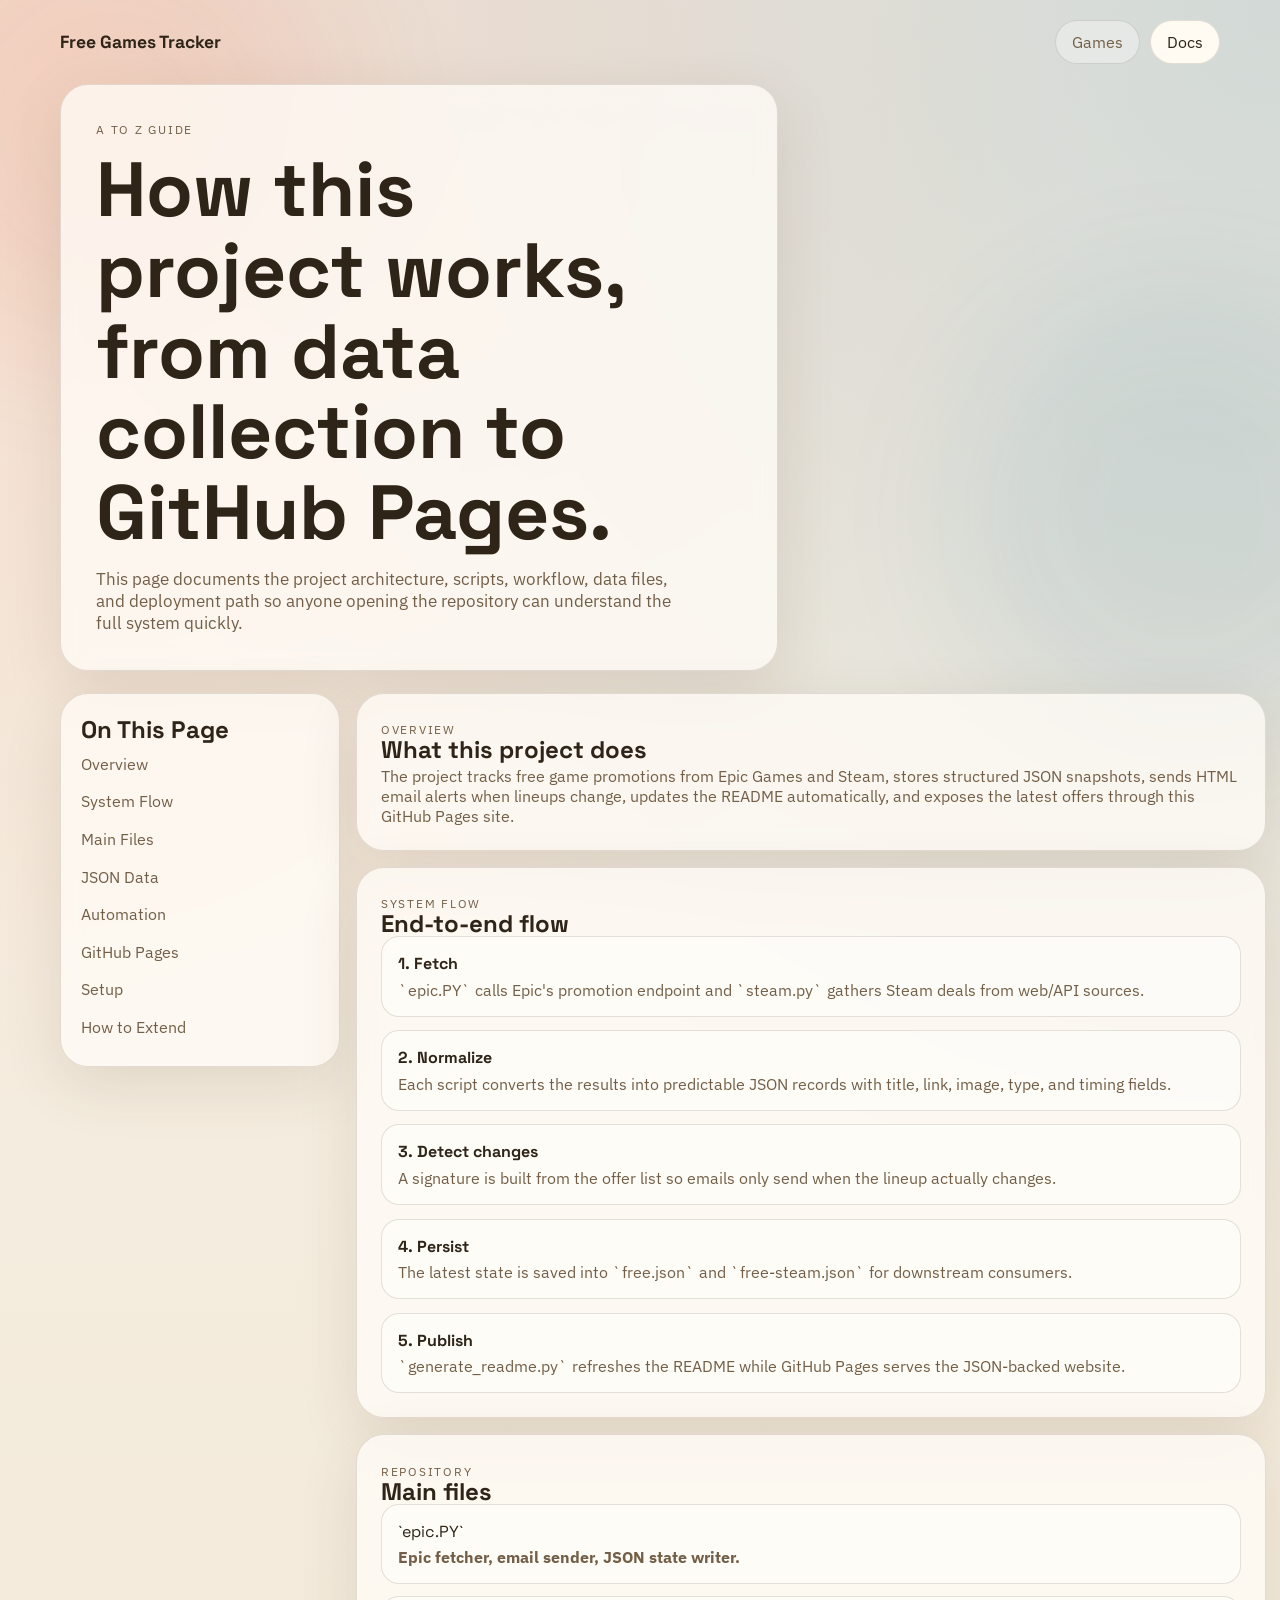
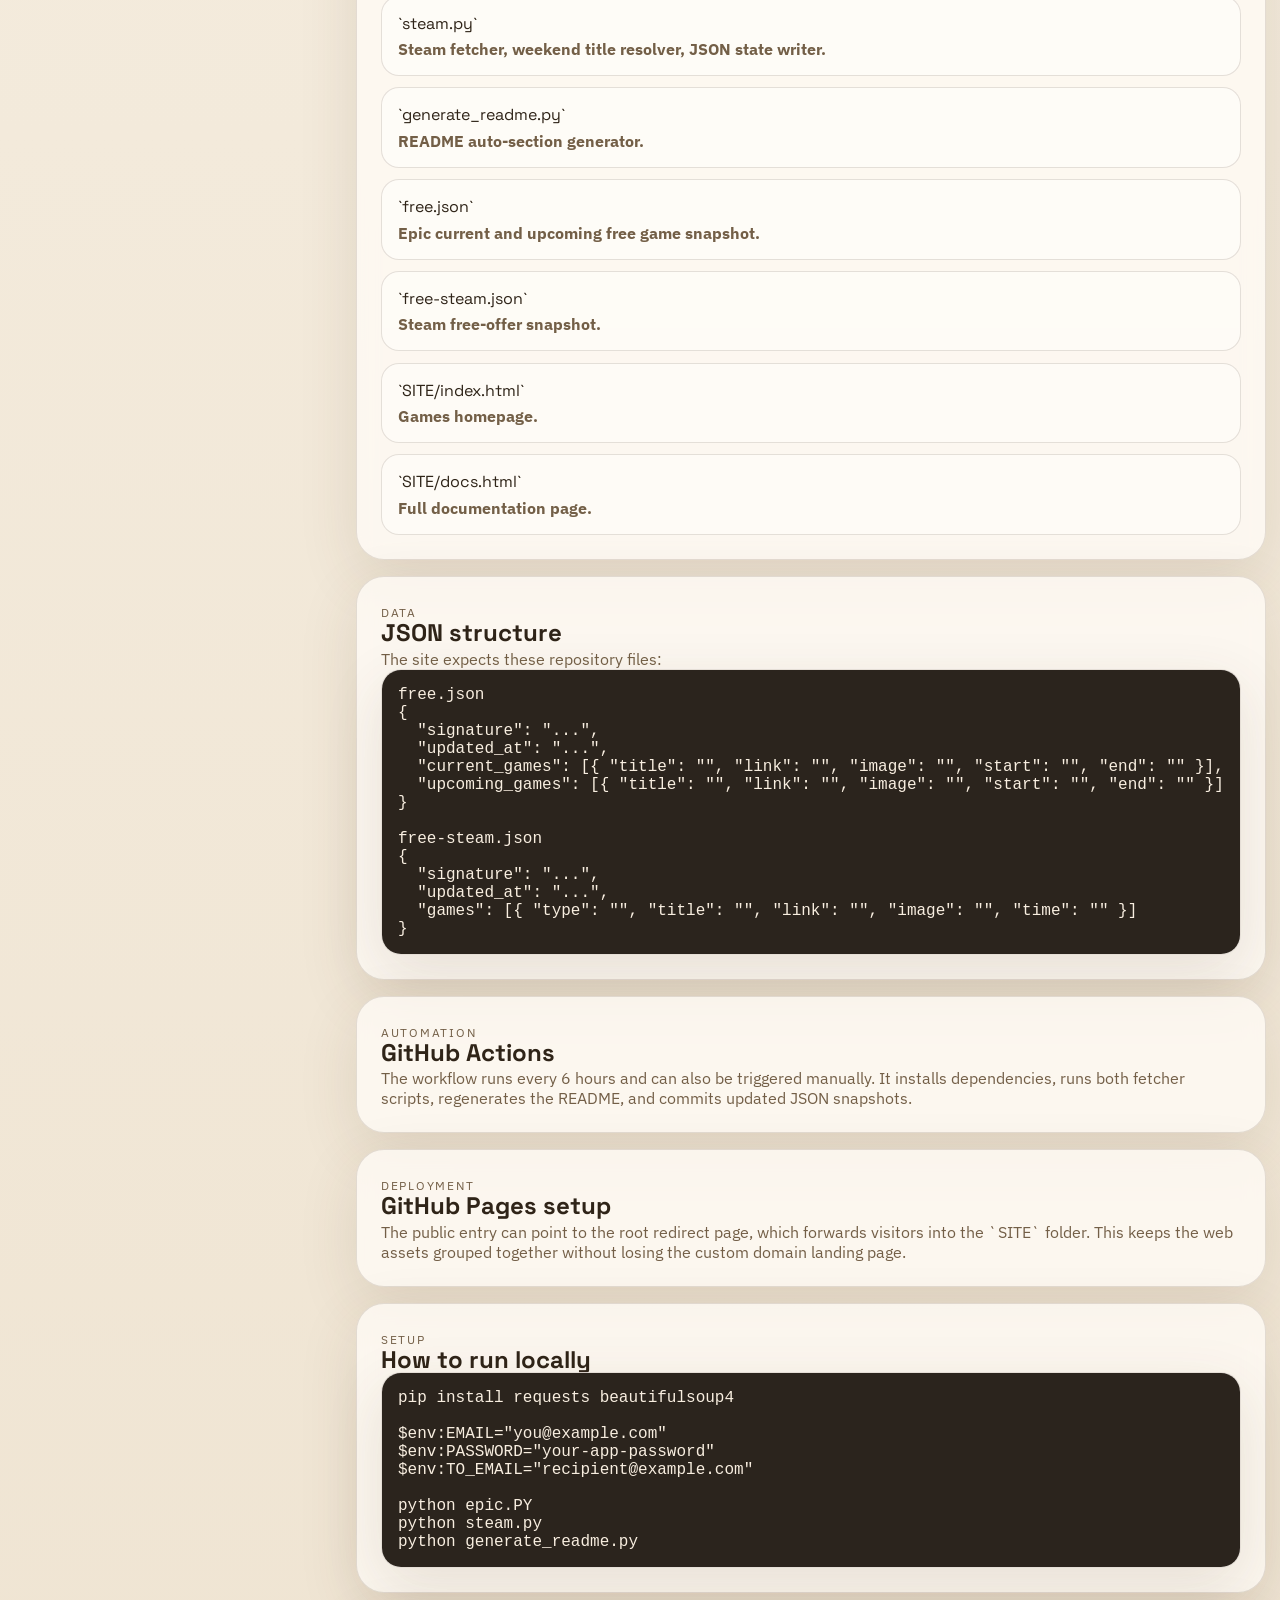
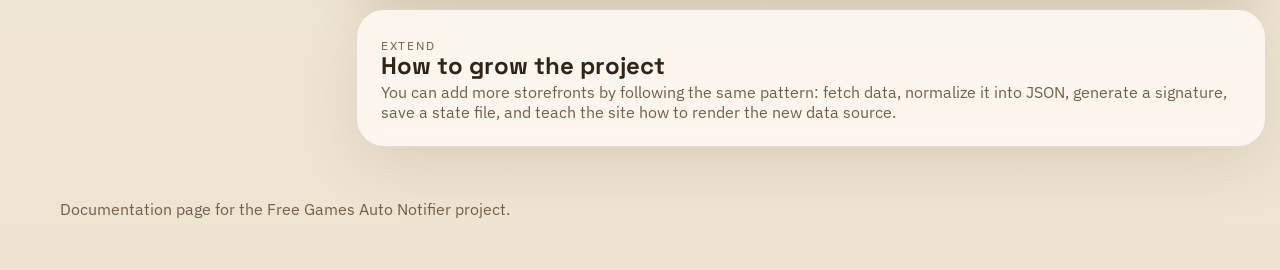
==== SITE/docs.html @ 53239b0e "CLEANUP" ====
<!DOCTYPE html>
<html lang="en">
<head>
  <meta charset="UTF-8">
  <meta name="viewport" content="width=device-width, initial-scale=1.0">
  <title>Project Docs | Free Games Tracker</title>
  <meta name="description" content="Project documentation for the Free Games Auto Notifier and GitHub Pages site.">
  <link rel="preconnect" href="https://fonts.googleapis.com">
  <link rel="preconnect" href="https://fonts.gstatic.com" crossorigin>
  <link href="https://fonts.googleapis.com/css2?family=Space+Grotesk:wght@400;500;700&family=IBM+Plex+Sans:wght@400;500;600&display=swap" rel="stylesheet">
  <link rel="stylesheet" href="site.css">
</head>
<body class="site-shell docs-shell">
  <div class="page-glow page-glow-a"></div>
  <div class="page-glow page-glow-b"></div>

  <header class="topbar">
    <a class="brand" href="index.html">Free Games Tracker</a>
    <nav class="nav">
      <a class="nav-link" href="index.html">Games</a>
      <a class="nav-link active" href="docs.html">Docs</a>
    </nav>
  </header>

  <main class="layout docs-layout">
    <section class="hero docs-hero">
      <div class="hero-copy">
        <p class="eyebrow">A to Z Guide</p>
        <h1>How this project works, from data collection to GitHub Pages.</h1>
        <p class="hero-text">
          This page documents the project architecture, scripts, workflow, data files, and deployment path
          so anyone opening the repository can understand the full system quickly.
        </p>
      </div>
    </section>

    <section class="docs-grid">
      <aside class="toc-panel">
        <h2>On This Page</h2>
        <a href="#overview">Overview</a>
        <a href="#flow">System Flow</a>
        <a href="#files">Main Files</a>
        <a href="#json">JSON Data</a>
        <a href="#automation">Automation</a>
        <a href="#pages">GitHub Pages</a>
        <a href="#setup">Setup</a>
        <a href="#extend">How to Extend</a>
      </aside>

      <div class="docs-content">
        <section class="doc-block" id="overview">
          <p class="eyebrow">Overview</p>
          <h2>What this project does</h2>
          <p>
            The project tracks free game promotions from Epic Games and Steam, stores structured JSON snapshots,
            sends HTML email alerts when lineups change, updates the README automatically, and exposes the latest
            offers through this GitHub Pages site.
          </p>
        </section>

        <section class="doc-block" id="flow">
          <p class="eyebrow">System Flow</p>
          <h2>End-to-end flow</h2>
          <div class="timeline">
            <div class="timeline-item">
              <strong>1. Fetch</strong>
              <p>`epic.PY` calls Epic's promotion endpoint and `steam.py` gathers Steam deals from web/API sources.</p>
            </div>
            <div class="timeline-item">
              <strong>2. Normalize</strong>
              <p>Each script converts the results into predictable JSON records with title, link, image, type, and timing fields.</p>
            </div>
            <div class="timeline-item">
              <strong>3. Detect changes</strong>
              <p>A signature is built from the offer list so emails only send when the lineup actually changes.</p>
            </div>
            <div class="timeline-item">
              <strong>4. Persist</strong>
              <p>The latest state is saved into `free.json` and `free-steam.json` for downstream consumers.</p>
            </div>
            <div class="timeline-item">
              <strong>5. Publish</strong>
              <p>`generate_readme.py` refreshes the README while GitHub Pages serves the JSON-backed website.</p>
            </div>
          </div>
        </section>

        <section class="doc-block" id="files">
          <p class="eyebrow">Repository</p>
          <h2>Main files</h2>
          <div class="info-table">
            <div class="info-row"><span>`epic.PY`</span><strong>Epic fetcher, email sender, JSON state writer.</strong></div>
            <div class="info-row"><span>`steam.py`</span><strong>Steam fetcher, weekend title resolver, JSON state writer.</strong></div>
            <div class="info-row"><span>`generate_readme.py`</span><strong>README auto-section generator.</strong></div>
            <div class="info-row"><span>`free.json`</span><strong>Epic current and upcoming free game snapshot.</strong></div>
            <div class="info-row"><span>`free-steam.json`</span><strong>Steam free-offer snapshot.</strong></div>
            <div class="info-row"><span>`SITE/index.html`</span><strong>Games homepage.</strong></div>
            <div class="info-row"><span>`SITE/docs.html`</span><strong>Full documentation page.</strong></div>
          </div>
        </section>

        <section class="doc-block" id="json">
          <p class="eyebrow">Data</p>
          <h2>JSON structure</h2>
          <p>The site expects these repository files:</p>
          <div class="code-card">
            <pre><code>free.json
{
  "signature": "...",
  "updated_at": "...",
  "current_games": [{ "title": "", "link": "", "image": "", "start": "", "end": "" }],
  "upcoming_games": [{ "title": "", "link": "", "image": "", "start": "", "end": "" }]
}

free-steam.json
{
  "signature": "...",
  "updated_at": "...",
  "games": [{ "type": "", "title": "", "link": "", "image": "", "time": "" }]
}</code></pre>
          </div>
        </section>

        <section class="doc-block" id="automation">
          <p class="eyebrow">Automation</p>
          <h2>GitHub Actions</h2>
          <p>
            The workflow runs every 6 hours and can also be triggered manually. It installs dependencies,
            runs both fetcher scripts, regenerates the README, and commits updated JSON snapshots.
          </p>
        </section>

        <section class="doc-block" id="pages">
          <p class="eyebrow">Deployment</p>
          <h2>GitHub Pages setup</h2>
          <p>
            The public entry can point to the root redirect page, which forwards visitors into the `SITE`
            folder. This keeps the web assets grouped together without losing the custom domain landing page.
          </p>
        </section>

        <section class="doc-block" id="setup">
          <p class="eyebrow">Setup</p>
          <h2>How to run locally</h2>
          <div class="code-card">
            <pre><code>pip install requests beautifulsoup4

$env:EMAIL="you@example.com"
$env:PASSWORD="your-app-password"
$env:TO_EMAIL="recipient@example.com"

python epic.PY
python steam.py
python generate_readme.py</code></pre>
          </div>
        </section>

        <section class="doc-block" id="extend">
          <p class="eyebrow">Extend</p>
          <h2>How to grow the project</h2>
          <p>
            You can add more storefronts by following the same pattern: fetch data, normalize it into JSON,
            generate a signature, save a state file, and teach the site how to render the new data source.
          </p>
        </section>
      </div>
    </section>
  </main>

  <footer class="footer">
    <p>Documentation page for the Free Games Auto Notifier project.</p>
  </footer>
</body>
</html>
---- SITE/site.css ----
:root {
  --bg: #f7f0e4;
  --bg-deep: #efe4d2;
  --surface: rgba(255, 252, 246, 0.78);
  --surface-strong: #fffaf2;
  --border: rgba(73, 54, 32, 0.14);
  --text: #2f2418;
  --muted: #735f47;
  --epic: #e35d3d;
  --upcoming: #d49a22;
  --steam: #0f5f8c;
  --shadow: 0 18px 60px rgba(84, 57, 29, 0.12);
}

* { box-sizing: border-box; }
html { scroll-behavior: smooth; }
body {
  margin: 0;
  color: var(--text);
  background:
    radial-gradient(circle at top left, rgba(227, 93, 61, 0.14), transparent 30%),
    radial-gradient(circle at top right, rgba(15, 95, 140, 0.16), transparent 34%),
    linear-gradient(180deg, var(--bg) 0%, var(--bg-deep) 100%);
  font-family: "IBM Plex Sans", sans-serif;
}
a { color: inherit; text-decoration: none; }
code, pre { font-family: Consolas, "Courier New", monospace; }
.site-shell { min-height: 100vh; position: relative; overflow-x: hidden; }
.page-glow {
  position: fixed;
  width: 28rem;
  height: 28rem;
  border-radius: 50%;
  filter: blur(70px);
  opacity: 0.35;
  pointer-events: none;
  z-index: 0;
}
.page-glow-a { background: rgba(227, 93, 61, 0.28); top: -6rem; left: -7rem; }
.page-glow-b { background: rgba(15, 95, 140, 0.24); right: -8rem; top: 18rem; }
.topbar, .layout, .footer { position: relative; z-index: 1; }
.topbar {
  max-width: 1200px;
  margin: 0 auto;
  padding: 1.25rem 1.25rem 0;
  display: flex;
  justify-content: space-between;
  align-items: center;
  gap: 1rem;
}
.brand { font-family: "Space Grotesk", sans-serif; font-size: 1.1rem; font-weight: 700; }
.nav { display: flex; gap: 0.6rem; flex-wrap: wrap; }
.nav-link {
  padding: 0.7rem 1rem;
  border-radius: 999px;
  background: rgba(255, 255, 255, 0.36);
  border: 1px solid var(--border);
  color: var(--muted);
}
.nav-link.active, .nav-link:hover { background: var(--surface-strong); color: var(--text); }
.layout { max-width: 1200px; margin: 0 auto; padding: 1.25rem; }
.hero { display: grid; grid-template-columns: 1.7fr 1fr; gap: 1.25rem; align-items: stretch; }
.hero-copy, .status-panel, .panel, .summary-card, .toc-panel, .doc-block, .code-card {
  background: var(--surface);
  backdrop-filter: blur(10px);
  border: 1px solid var(--border);
  box-shadow: var(--shadow);
}
.hero-copy, .status-panel, .panel, .summary-card, .toc-panel, .doc-block { border-radius: 28px; }
.hero-copy { padding: 2.2rem; }
.hero-copy h1, .section-heading h2, .doc-block h2 {
  margin: 0;
  font-family: "Space Grotesk", sans-serif;
  line-height: 1.05;
}
.hero-copy h1 { font-size: clamp(2.4rem, 6vw, 4.8rem); max-width: 12ch; }
.hero-text { max-width: 58ch; font-size: 1.05rem; color: var(--muted); margin: 1rem 0 0; }
.eyebrow { margin: 0 0 0.8rem; text-transform: uppercase; letter-spacing: 0.14em; font-size: 0.78rem; color: var(--muted); }
.hero-actions { display: flex; gap: 0.8rem; flex-wrap: wrap; margin-top: 1.5rem; }
.button {
  display: inline-flex;
  align-items: center;
  justify-content: center;
  min-height: 46px;
  padding: 0 1.1rem;
  border-radius: 999px;
  font-weight: 600;
  border: 1px solid transparent;
}
.button-primary { background: var(--text); color: #fffaf2; }
.button-secondary { background: transparent; border-color: var(--border); }
.status-panel { padding: 1.5rem; display: flex; flex-direction: column; justify-content: space-between; }
.status-label { margin: 0 0 1rem; font-size: 0.82rem; text-transform: uppercase; letter-spacing: 0.12em; color: var(--muted); }
.status-list { display: grid; gap: 0.9rem; }
.status-item {
  padding: 1rem;
  border-radius: 20px;
  background: rgba(255, 255, 255, 0.46);
  border: 1px solid var(--border);
  display: flex;
  justify-content: space-between;
  align-items: center;
  gap: 0.8rem;
}
.status-item span, .status-footnote, .summary-note, .empty-state { color: var(--muted); }
.summary-grid { display: grid; grid-template-columns: repeat(3, minmax(0, 1fr)); gap: 1rem; margin-top: 1rem; }
.summary-card { padding: 1.4rem; }
.summary-card h2 { margin: 0.3rem 0; font-family: "Space Grotesk", sans-serif; font-size: clamp(2rem, 4vw, 3rem); }
.summary-label { margin: 0; color: var(--muted); font-size: 0.88rem; text-transform: uppercase; letter-spacing: 0.1em; }
.accent-epic { border-top: 6px solid var(--epic); }
.accent-upcoming { border-top: 6px solid var(--upcoming); }
.accent-steam { border-top: 6px solid var(--steam); }
.games-board, .docs-grid { margin-top: 1.4rem; }
.section-heading { margin-bottom: 1rem; }
.board-grid { display: grid; grid-template-columns: repeat(2, minmax(0, 1fr)); gap: 1rem; }
.panel { padding: 1.25rem; }
.steam-panel { margin-top: 1rem; }
.panel-head { display: flex; justify-content: space-between; align-items: center; gap: 1rem; margin-bottom: 1rem; }
.panel-head h3, .toc-panel h2 { margin: 0; font-family: "Space Grotesk", sans-serif; }
.pill { padding: 0.45rem 0.75rem; border-radius: 999px; font-size: 0.82rem; font-weight: 700; }
.pill-epic { background: rgba(227, 93, 61, 0.14); color: var(--epic); }
.pill-upcoming { background: rgba(212, 154, 34, 0.16); color: #9a6900; }
.pill-steam { background: rgba(15, 95, 140, 0.14); color: var(--steam); }
.card-stack { display: grid; gap: 1rem; }
.steam-grid { grid-template-columns: repeat(auto-fit, minmax(230px, 1fr)); }
.game-card {
  display: grid;
  gap: 0.9rem;
  border-radius: 24px;
  overflow: hidden;
  background: rgba(255, 255, 255, 0.56);
  border: 1px solid var(--border);
  transform: translateY(12px);
  opacity: 0;
  animation: riseIn 0.55s ease forwards;
}
.game-card img {
  width: 100%;
  aspect-ratio: 16 / 9;
  object-fit: cover;
  background: rgba(0, 0, 0, 0.06);
}
.game-card-body { padding: 0 1rem 1rem; }
.game-meta { display: flex; justify-content: space-between; gap: 0.8rem; align-items: center; color: var(--muted); font-size: 0.88rem; }
.game-card h4 { margin: 0.2rem 0 0.7rem; font-family: "Space Grotesk", sans-serif; font-size: 1.18rem; }
.game-detail { margin: 0.35rem 0; color: var(--muted); font-size: 0.95rem; }
.game-actions { margin-top: 0.95rem; }
.text-link { font-weight: 700; color: var(--text); }
.docs-grid { display: grid; grid-template-columns: 280px minmax(0, 1fr); gap: 1rem; align-items: start; }
.toc-panel { padding: 1.25rem; position: sticky; top: 1rem; }
.toc-panel a { display: block; color: var(--muted); padding: 0.55rem 0; }
.docs-content { display: grid; gap: 1rem; }
.doc-block { padding: 1.5rem; }
.timeline { display: grid; gap: 0.85rem; }
.timeline-item, .info-row {
  padding: 1rem;
  background: rgba(255, 255, 255, 0.42);
  border-radius: 18px;
  border: 1px solid var(--border);
}
.timeline-item strong, .info-row span { display: block; font-family: "Space Grotesk", sans-serif; margin-bottom: 0.35rem; }
.timeline-item p, .info-row strong, .doc-block p { margin: 0.2rem 0 0; color: var(--muted); }
.info-table { display: grid; gap: 0.7rem; }
.code-card { border-radius: 20px; overflow: auto; }
.code-card pre { margin: 0; padding: 1rem; background: #2b241d; color: #f8eee0; }
.footer { max-width: 1200px; margin: 0 auto; padding: 1rem 1.25rem 2.2rem; color: var(--muted); }
@keyframes riseIn { to { transform: translateY(0); opacity: 1; } }
@media (max-width: 960px) {
  .hero, .board-grid, .summary-grid, .docs-grid { grid-template-columns: 1fr; }
  .toc-panel { position: static; }
}
@media (max-width: 640px) {
  .topbar { flex-direction: column; align-items: flex-start; }
  .hero-copy { padding: 1.4rem; }
  .panel, .summary-card, .doc-block, .toc-panel, .status-panel { padding: 1rem; }
}
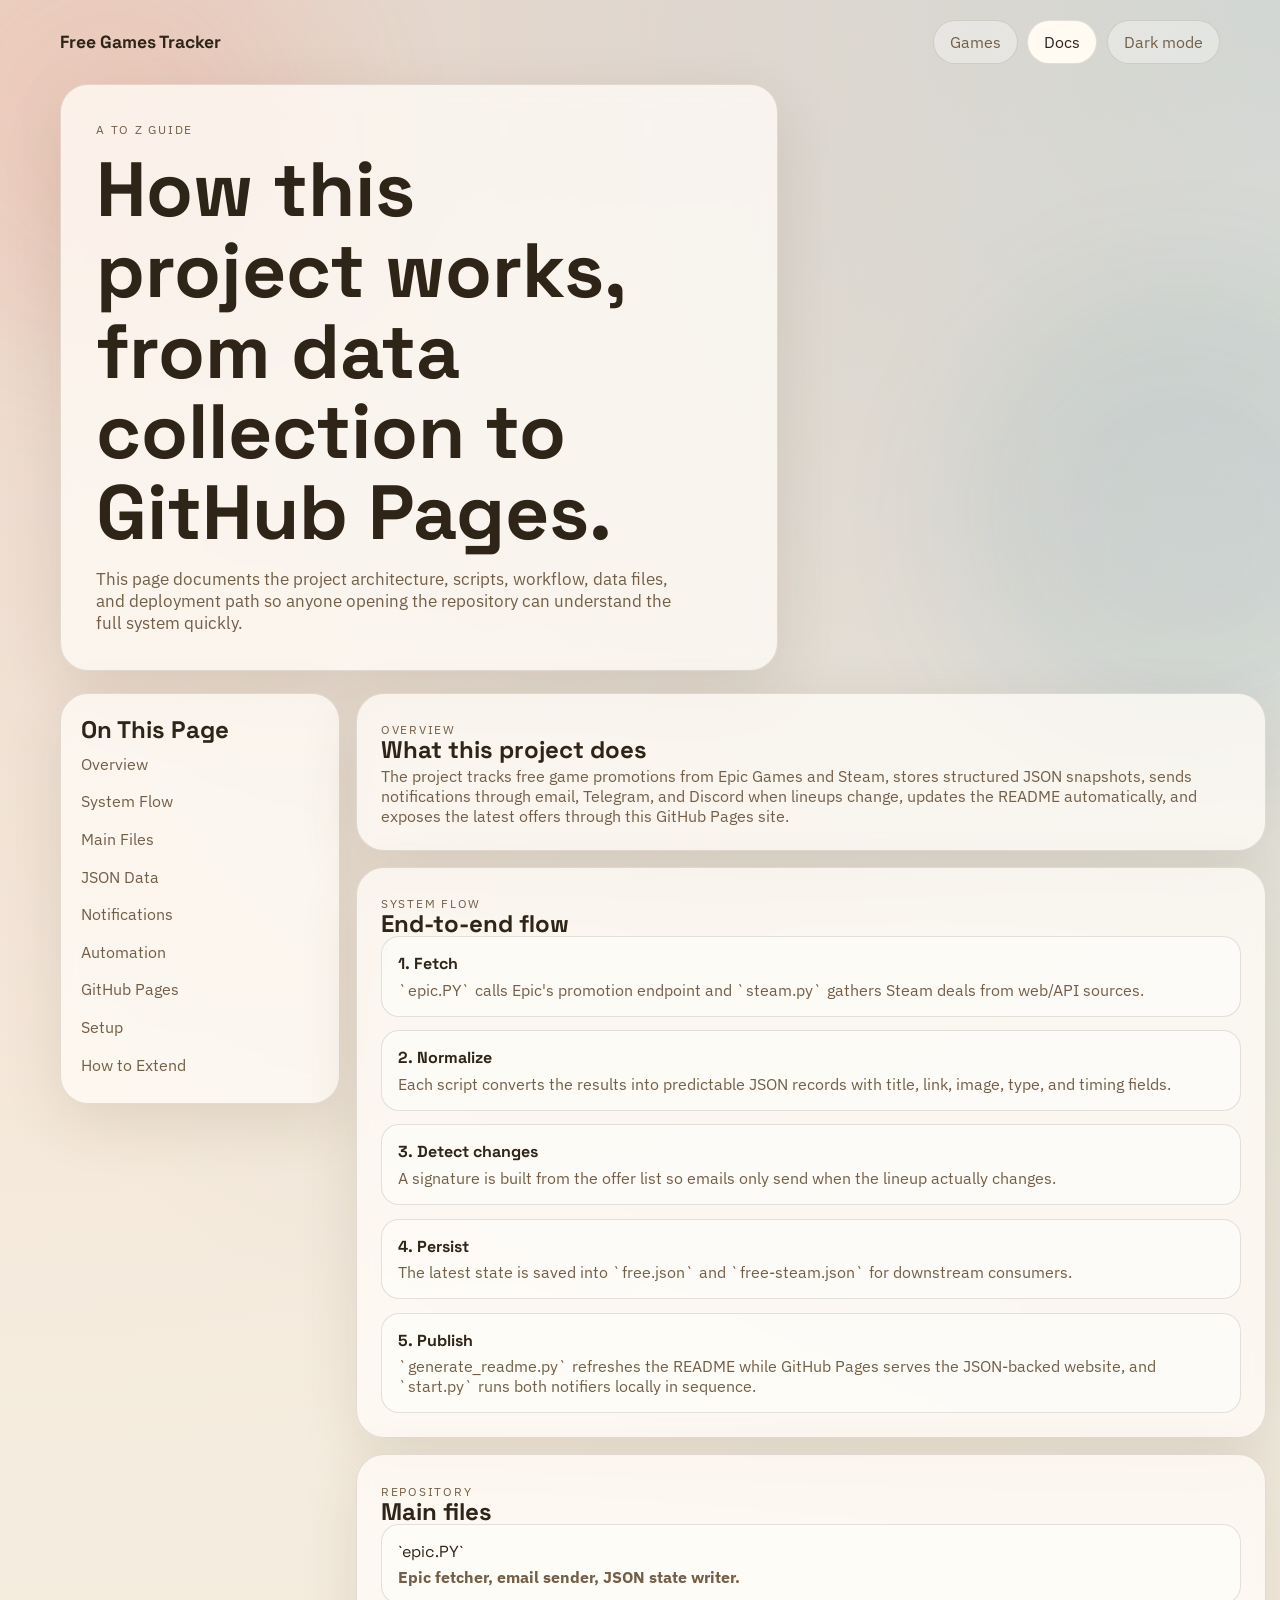
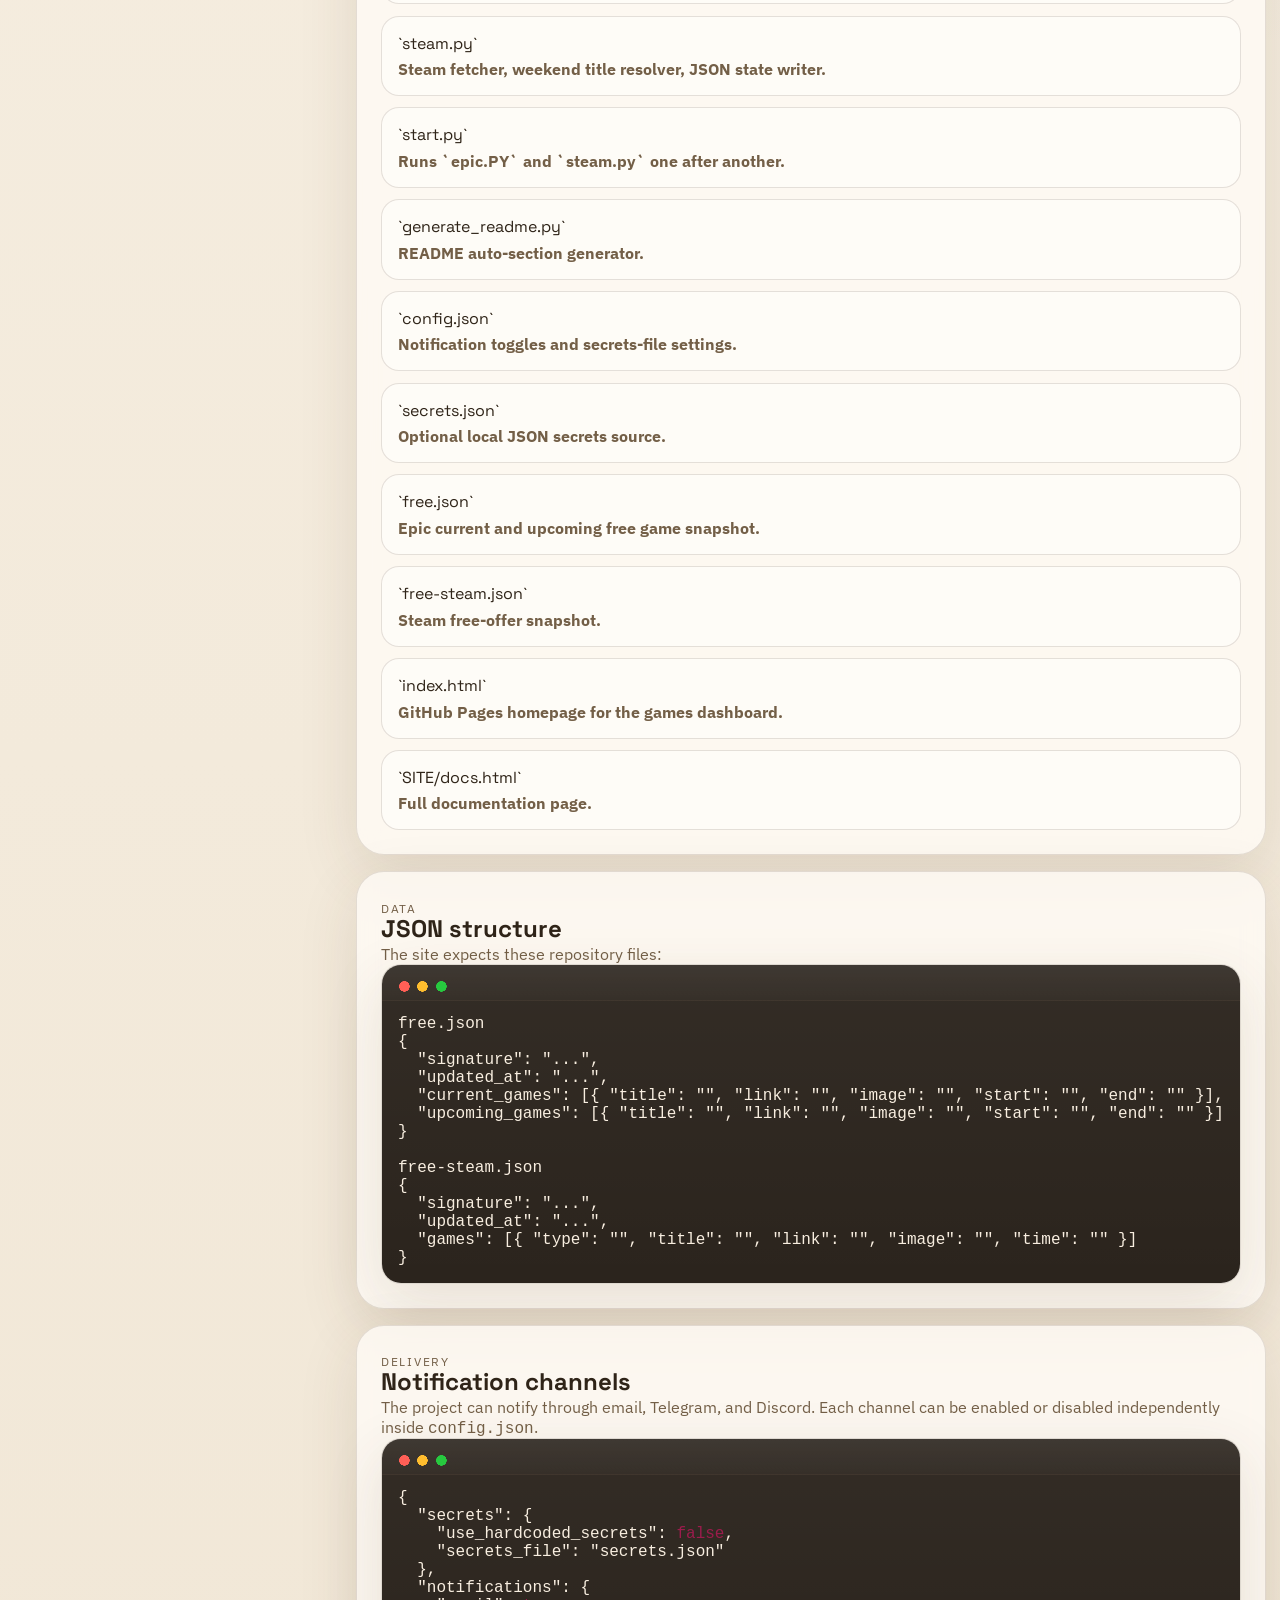
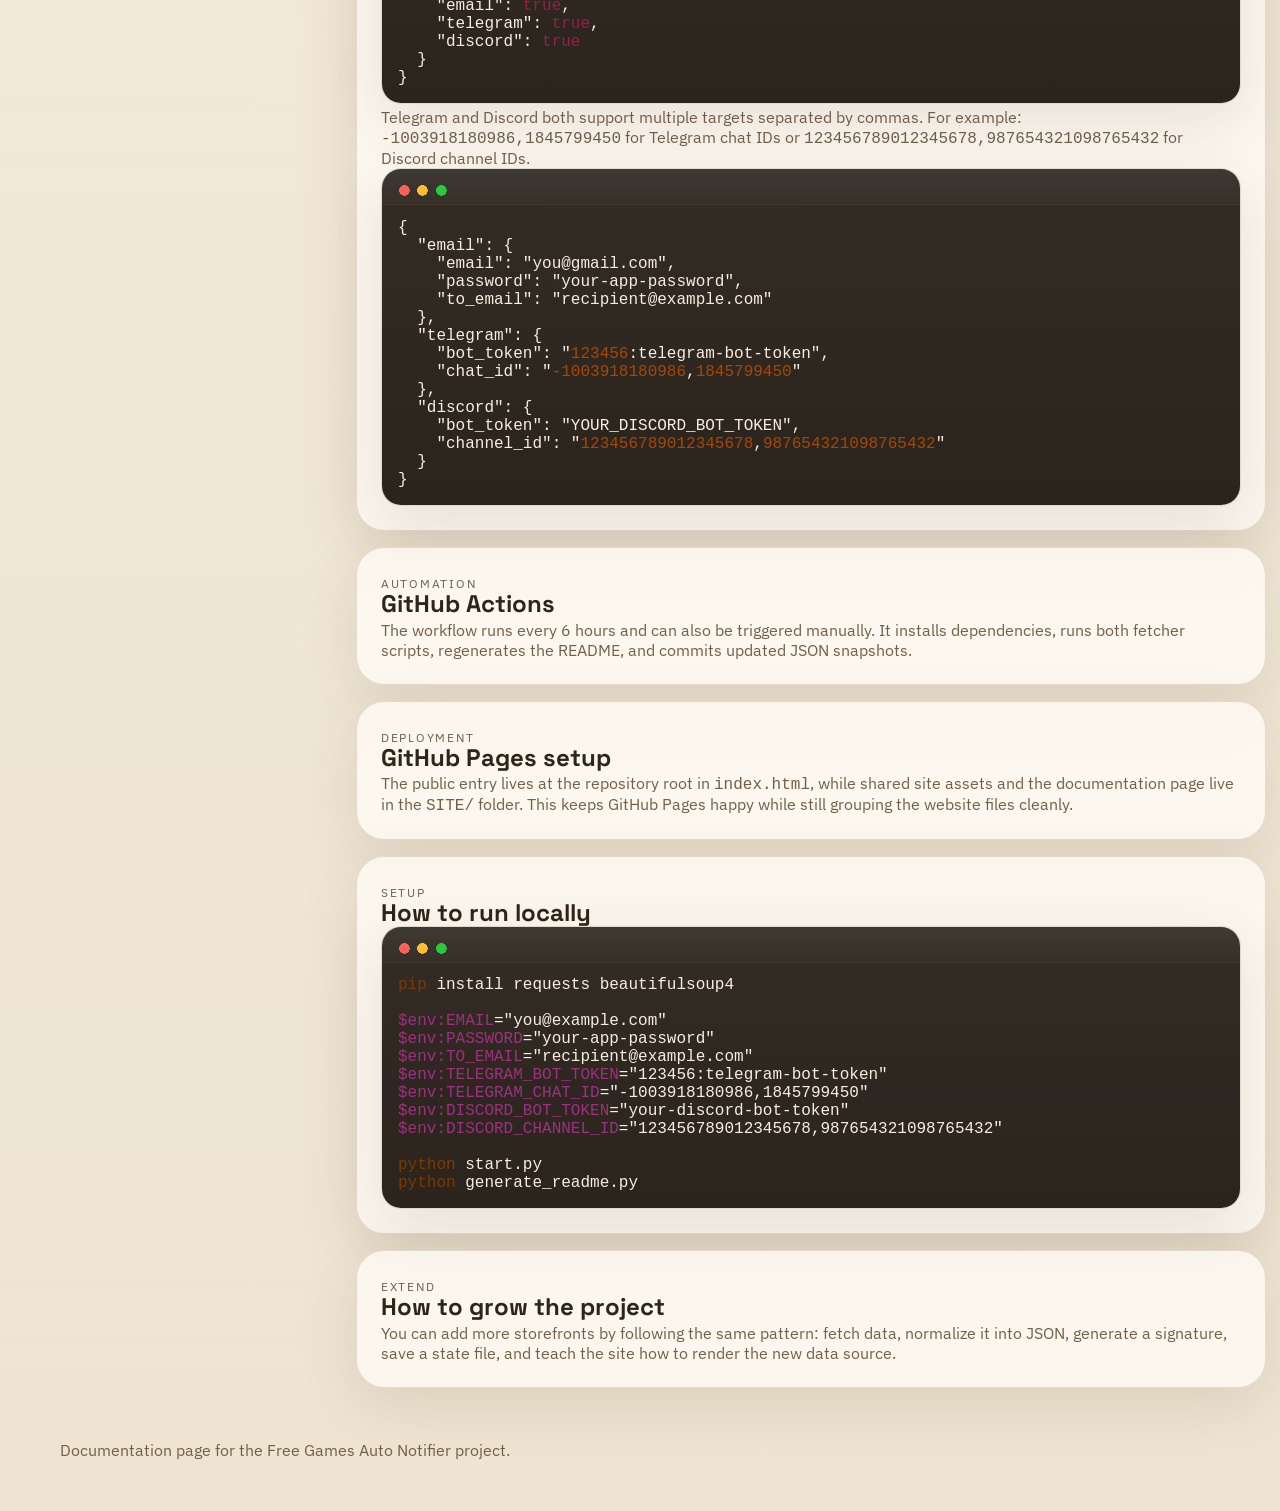
==== commit b76d018f: "dqark mode added and small changes" ====
--- a/SITE/docs.html
+++ b/SITE/docs.html
@@ -5,6 +5,12 @@
   <meta name="viewport" content="width=device-width, initial-scale=1.0">
   <title>Project Docs | Free Games Tracker</title>
   <meta name="description" content="Project documentation for the Free Games Auto Notifier and GitHub Pages site.">
+  <script>
+    (() => {
+      const savedTheme = localStorage.getItem("site-theme");
+      document.documentElement.dataset.theme = savedTheme || "light";
+    })();
+  </script>
   <link rel="preconnect" href="https://fonts.googleapis.com">
   <link rel="preconnect" href="https://fonts.gstatic.com" crossorigin>
   <link href="https://fonts.googleapis.com/css2?family=Space+Grotesk:wght@400;500;700&family=IBM+Plex+Sans:wght@400;500;600&display=swap" rel="stylesheet">
@@ -15,10 +21,11 @@
   <div class="page-glow page-glow-b"></div>
 
   <header class="topbar">
-    <a class="brand" href="index.html">Free Games Tracker</a>
+    <a class="brand" href="../index.html">Free Games Tracker</a>
     <nav class="nav">
-      <a class="nav-link" href="index.html">Games</a>
+      <a class="nav-link" href="../index.html">Games</a>
       <a class="nav-link active" href="docs.html">Docs</a>
+      <button class="theme-toggle" id="theme-toggle" type="button" aria-label="Toggle dark mode">Dark mode</button>
     </nav>
   </header>
 
@@ -41,6 +48,7 @@
         <a href="#flow">System Flow</a>
         <a href="#files">Main Files</a>
         <a href="#json">JSON Data</a>
+        <a href="#notifications">Notifications</a>
         <a href="#automation">Automation</a>
         <a href="#pages">GitHub Pages</a>
         <a href="#setup">Setup</a>
@@ -53,7 +61,7 @@
           <h2>What this project does</h2>
           <p>
             The project tracks free game promotions from Epic Games and Steam, stores structured JSON snapshots,
-            sends HTML email alerts when lineups change, updates the README automatically, and exposes the latest
+            sends notifications through email, Telegram, and Discord when lineups change, updates the README automatically, and exposes the latest
             offers through this GitHub Pages site.
           </p>
         </section>
@@ -80,7 +88,7 @@
             </div>
             <div class="timeline-item">
               <strong>5. Publish</strong>
-              <p>`generate_readme.py` refreshes the README while GitHub Pages serves the JSON-backed website.</p>
+              <p>`generate_readme.py` refreshes the README while GitHub Pages serves the JSON-backed website, and `start.py` runs both notifiers locally in sequence.</p>
             </div>
           </div>
         </section>
@@ -91,10 +99,13 @@
           <div class="info-table">
             <div class="info-row"><span>`epic.PY`</span><strong>Epic fetcher, email sender, JSON state writer.</strong></div>
             <div class="info-row"><span>`steam.py`</span><strong>Steam fetcher, weekend title resolver, JSON state writer.</strong></div>
+            <div class="info-row"><span>`start.py`</span><strong>Runs `epic.PY` and `steam.py` one after another.</strong></div>
             <div class="info-row"><span>`generate_readme.py`</span><strong>README auto-section generator.</strong></div>
+            <div class="info-row"><span>`config.json`</span><strong>Notification toggles and secrets-file settings.</strong></div>
+            <div class="info-row"><span>`secrets.json`</span><strong>Optional local JSON secrets source.</strong></div>
             <div class="info-row"><span>`free.json`</span><strong>Epic current and upcoming free game snapshot.</strong></div>
             <div class="info-row"><span>`free-steam.json`</span><strong>Steam free-offer snapshot.</strong></div>
-            <div class="info-row"><span>`SITE/index.html`</span><strong>Games homepage.</strong></div>
+            <div class="info-row"><span>`index.html`</span><strong>GitHub Pages homepage for the games dashboard.</strong></div>
             <div class="info-row"><span>`SITE/docs.html`</span><strong>Full documentation page.</strong></div>
           </div>
         </section>
@@ -104,7 +115,7 @@
           <h2>JSON structure</h2>
           <p>The site expects these repository files:</p>
           <div class="code-card">
-            <pre><code>free.json
+            <pre class="code-window"><code class="language-json">free.json
 {
   "signature": "...",
   "updated_at": "...",
@@ -121,6 +132,50 @@
           </div>
         </section>
 
+        <section class="doc-block" id="notifications">
+          <p class="eyebrow">Delivery</p>
+          <h2>Notification channels</h2>
+          <p>
+            The project can notify through email, Telegram, and Discord. Each channel can be enabled or disabled
+            independently inside <code>config.json</code>.
+          </p>
+          <div class="code-card">
+            <pre class="code-window"><code class="language-json">{
+  "secrets": {
+    "use_hardcoded_secrets": false,
+    "secrets_file": "secrets.json"
+  },
+  "notifications": {
+    "email": true,
+    "telegram": true,
+    "discord": true
+  }
+}</code></pre>
+          </div>
+          <p>
+            Telegram and Discord both support multiple targets separated by commas. For example:
+            <code>-1003918180986,1845799450</code> for Telegram chat IDs or
+            <code>123456789012345678,987654321098765432</code> for Discord channel IDs.
+          </p>
+          <div class="code-card">
+            <pre class="code-window"><code class="language-json">{
+  "email": {
+    "email": "you@gmail.com",
+    "password": "your-app-password",
+    "to_email": "recipient@example.com"
+  },
+  "telegram": {
+    "bot_token": "123456:telegram-bot-token",
+    "chat_id": "-1003918180986,1845799450"
+  },
+  "discord": {
+    "bot_token": "YOUR_DISCORD_BOT_TOKEN",
+    "channel_id": "123456789012345678,987654321098765432"
+  }
+}</code></pre>
+          </div>
+        </section>
+
         <section class="doc-block" id="automation">
           <p class="eyebrow">Automation</p>
           <h2>GitHub Actions</h2>
@@ -134,8 +189,9 @@
           <p class="eyebrow">Deployment</p>
           <h2>GitHub Pages setup</h2>
           <p>
-            The public entry can point to the root redirect page, which forwards visitors into the `SITE`
-            folder. This keeps the web assets grouped together without losing the custom domain landing page.
+            The public entry lives at the repository root in <code>index.html</code>, while shared site assets and
+            the documentation page live in the <code>SITE/</code> folder. This keeps GitHub Pages happy while still
+            grouping the website files cleanly.
           </p>
         </section>
 
@@ -143,14 +199,17 @@
           <p class="eyebrow">Setup</p>
           <h2>How to run locally</h2>
           <div class="code-card">
-            <pre><code>pip install requests beautifulsoup4
+            <pre class="code-window"><code class="language-powershell">pip install requests beautifulsoup4
 
 $env:EMAIL="you@example.com"
 $env:PASSWORD="your-app-password"
 $env:TO_EMAIL="recipient@example.com"
-
-python epic.PY
-python steam.py
+$env:TELEGRAM_BOT_TOKEN="123456:telegram-bot-token"
+$env:TELEGRAM_CHAT_ID="-1003918180986,1845799450"
+$env:DISCORD_BOT_TOKEN="your-discord-bot-token"
+$env:DISCORD_CHANNEL_ID="123456789012345678,987654321098765432"
+
+python start.py
 python generate_readme.py</code></pre>
           </div>
         </section>
@@ -170,5 +229,7 @@
   <footer class="footer">
     <p>Documentation page for the Free Games Auto Notifier project.</p>
   </footer>
+
+  <script src="site.js"></script>
 </body>
 </html>
--- a/SITE/site.css
+++ b/SITE/site.css
@@ -10,6 +10,50 @@
   --upcoming: #d49a22;
   --steam: #0f5f8c;
   --shadow: 0 18px 60px rgba(84, 57, 29, 0.12);
+  --code-bg: #2b241d;
+  --code-text: #f8eee0;
+  --button-text: #fffaf2;
+  --code-border: rgba(73, 54, 32, 0.18);
+  --code-keyword: #8b2bbd;
+  --code-string: #0f6f4f;
+  --code-number: #a84700;
+  --code-boolean: #9b1c4c;
+  --code-property: #005fb8;
+  --code-comment: #6e7781;
+  --code-command: #7a3b00;
+  --code-variable: #9f2f7f;
+  --code-operator: #495057;
+  --button-primary-bg: #2f2418;
+  --button-primary-hover: #1f1710;
+}
+
+:root[data-theme="dark"] {
+  --bg: #09131c;
+  --bg-deep: #101d29;
+  --surface: rgba(17, 28, 40, 0.86);
+  --surface-strong: #162433;
+  --border: rgba(138, 173, 207, 0.2);
+  --text: #ecf4fb;
+  --muted: #a7bdd1;
+  --epic: #ff936c;
+  --upcoming: #ffd36b;
+  --steam: #78c8f4;
+  --shadow: 0 24px 70px rgba(0, 0, 0, 0.36);
+  --code-bg: #081119;
+  --code-text: #ebf5ff;
+  --button-text: #0e1822;
+  --code-border: rgba(138, 173, 207, 0.18);
+  --code-keyword: #c792ea;
+  --code-string: #a5e075;
+  --code-number: #f7c46c;
+  --code-boolean: #ff7aa2;
+  --code-property: #7dcfff;
+  --code-comment: #7f8c98;
+  --code-command: #ffb86b;
+  --code-variable: #f29ad6;
+  --code-operator: #c9d4df;
+  --button-primary-bg: #ecf4fb;
+  --button-primary-hover: #d7e6f4;
 }
 
 * { box-sizing: border-box; }
@@ -22,6 +66,12 @@
     radial-gradient(circle at top right, rgba(15, 95, 140, 0.16), transparent 34%),
     linear-gradient(180deg, var(--bg) 0%, var(--bg-deep) 100%);
   font-family: "IBM Plex Sans", sans-serif;
+}
+:root[data-theme="dark"] body {
+  background:
+    radial-gradient(circle at top left, rgba(255, 147, 108, 0.16), transparent 28%),
+    radial-gradient(circle at top right, rgba(120, 200, 244, 0.15), transparent 34%),
+    linear-gradient(180deg, var(--bg) 0%, var(--bg-deep) 100%);
 }
 a { color: inherit; text-decoration: none; }
 code, pre { font-family: Consolas, "Courier New", monospace; }
@@ -58,6 +108,25 @@
   color: var(--muted);
 }
 .nav-link.active, .nav-link:hover { background: var(--surface-strong); color: var(--text); }
+.theme-toggle {
+  padding: 0.7rem 1rem;
+  border-radius: 999px;
+  border: 1px solid var(--border);
+  background: rgba(255, 255, 255, 0.36);
+  color: var(--muted);
+  font: inherit;
+  cursor: pointer;
+  transition: background 0.2s ease, color 0.2s ease, transform 0.2s ease;
+}
+.theme-toggle:hover {
+  background: var(--surface-strong);
+  color: var(--text);
+  transform: translateY(-1px);
+}
+:root[data-theme="dark"] .nav-link,
+:root[data-theme="dark"] .theme-toggle {
+  background: rgba(255, 255, 255, 0.04);
+}
 .layout { max-width: 1200px; margin: 0 auto; padding: 1.25rem; }
 .hero { display: grid; grid-template-columns: 1.7fr 1fr; gap: 1.25rem; align-items: stretch; }
 .hero-copy, .status-panel, .panel, .summary-card, .toc-panel, .doc-block, .code-card {
@@ -87,7 +156,8 @@
   font-weight: 600;
   border: 1px solid transparent;
 }
-.button-primary { background: var(--text); color: #fffaf2; }
+.button-primary { background: var(--button-primary-bg); color: var(--button-text); }
+.button-primary:hover { background: var(--button-primary-hover); }
 .button-secondary { background: transparent; border-color: var(--border); }
 .status-panel { padding: 1.5rem; display: flex; flex-direction: column; justify-content: space-between; }
 .status-label { margin: 0 0 1rem; font-size: 0.82rem; text-transform: uppercase; letter-spacing: 0.12em; color: var(--muted); }
@@ -101,6 +171,12 @@
   justify-content: space-between;
   align-items: center;
   gap: 0.8rem;
+}
+:root[data-theme="dark"] .status-item,
+:root[data-theme="dark"] .timeline-item,
+:root[data-theme="dark"] .info-row,
+:root[data-theme="dark"] .game-card {
+  background: rgba(255, 255, 255, 0.03);
 }
 .status-item span, .status-footnote, .summary-note, .empty-state { color: var(--muted); }
 .summary-grid { display: grid; grid-template-columns: repeat(3, minmax(0, 1fr)); gap: 1rem; margin-top: 1rem; }
@@ -149,6 +225,7 @@
 .docs-grid { display: grid; grid-template-columns: 280px minmax(0, 1fr); gap: 1rem; align-items: start; }
 .toc-panel { padding: 1.25rem; position: sticky; top: 1rem; }
 .toc-panel a { display: block; color: var(--muted); padding: 0.55rem 0; }
+.toc-panel a:hover { color: var(--text); }
 .docs-content { display: grid; gap: 1rem; }
 .doc-block { padding: 1.5rem; }
 .timeline { display: grid; gap: 0.85rem; }
@@ -161,8 +238,42 @@
 .timeline-item strong, .info-row span { display: block; font-family: "Space Grotesk", sans-serif; margin-bottom: 0.35rem; }
 .timeline-item p, .info-row strong, .doc-block p { margin: 0.2rem 0 0; color: var(--muted); }
 .info-table { display: grid; gap: 0.7rem; }
-.code-card { border-radius: 20px; overflow: auto; }
-.code-card pre { margin: 0; padding: 1rem; background: #2b241d; color: #f8eee0; }
+.code-card { border-radius: 20px; overflow: auto; border: 1px solid var(--code-border); }
+.code-card pre {
+  margin: 0;
+  padding: 1rem;
+  background:
+    linear-gradient(180deg, rgba(255,255,255,0.04), rgba(255,255,255,0)),
+    var(--code-bg);
+  color: var(--code-text);
+}
+.code-card code {
+  color: inherit;
+}
+.code-window {
+  position: relative;
+}
+.code-window::before {
+  content: "";
+  display: block;
+  height: 2.2rem;
+  margin: -1rem -1rem 0.85rem;
+  background:
+    radial-gradient(circle, #ff5f56 0.32rem, transparent 0.34rem) 1rem 0.95rem / 0.8rem 0.8rem no-repeat,
+    radial-gradient(circle, #ffbd2e 0.32rem, transparent 0.34rem) 2.15rem 0.95rem / 0.8rem 0.8rem no-repeat,
+    radial-gradient(circle, #27c93f 0.32rem, transparent 0.34rem) 3.3rem 0.95rem / 0.8rem 0.8rem no-repeat,
+    linear-gradient(180deg, rgba(255,255,255,0.06), rgba(255,255,255,0.02));
+  border-bottom: 1px solid var(--code-border);
+}
+.tok-keyword { color: var(--code-keyword); }
+.tok-string { color: var(--code-string); }
+.tok-number { color: var(--code-number); }
+.tok-boolean { color: var(--code-boolean); }
+.tok-property { color: var(--code-property); }
+.tok-comment { color: var(--code-comment); }
+.tok-command { color: var(--code-command); }
+.tok-variable { color: var(--code-variable); }
+.tok-operator { color: var(--code-operator); }
 .footer { max-width: 1200px; margin: 0 auto; padding: 1rem 1.25rem 2.2rem; color: var(--muted); }
 @keyframes riseIn { to { transform: translateY(0); opacity: 1; } }
 @media (max-width: 960px) {
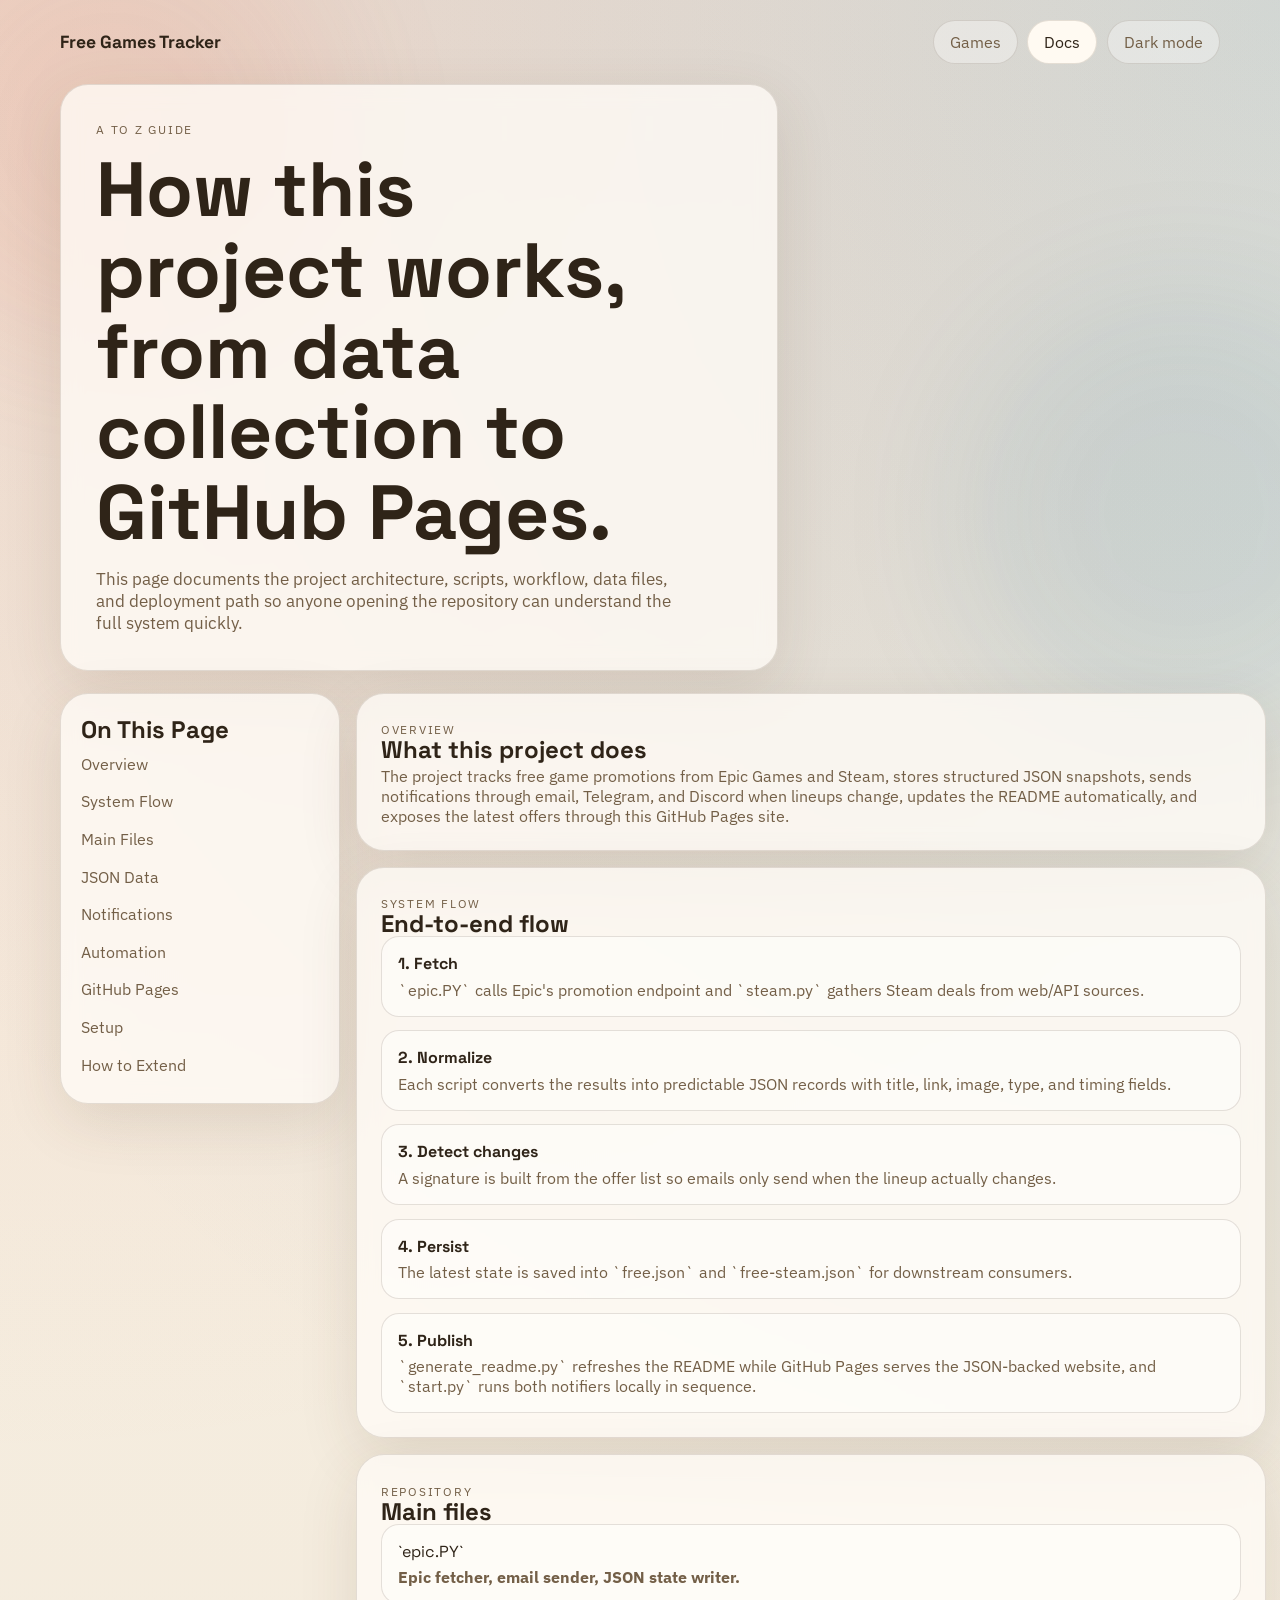
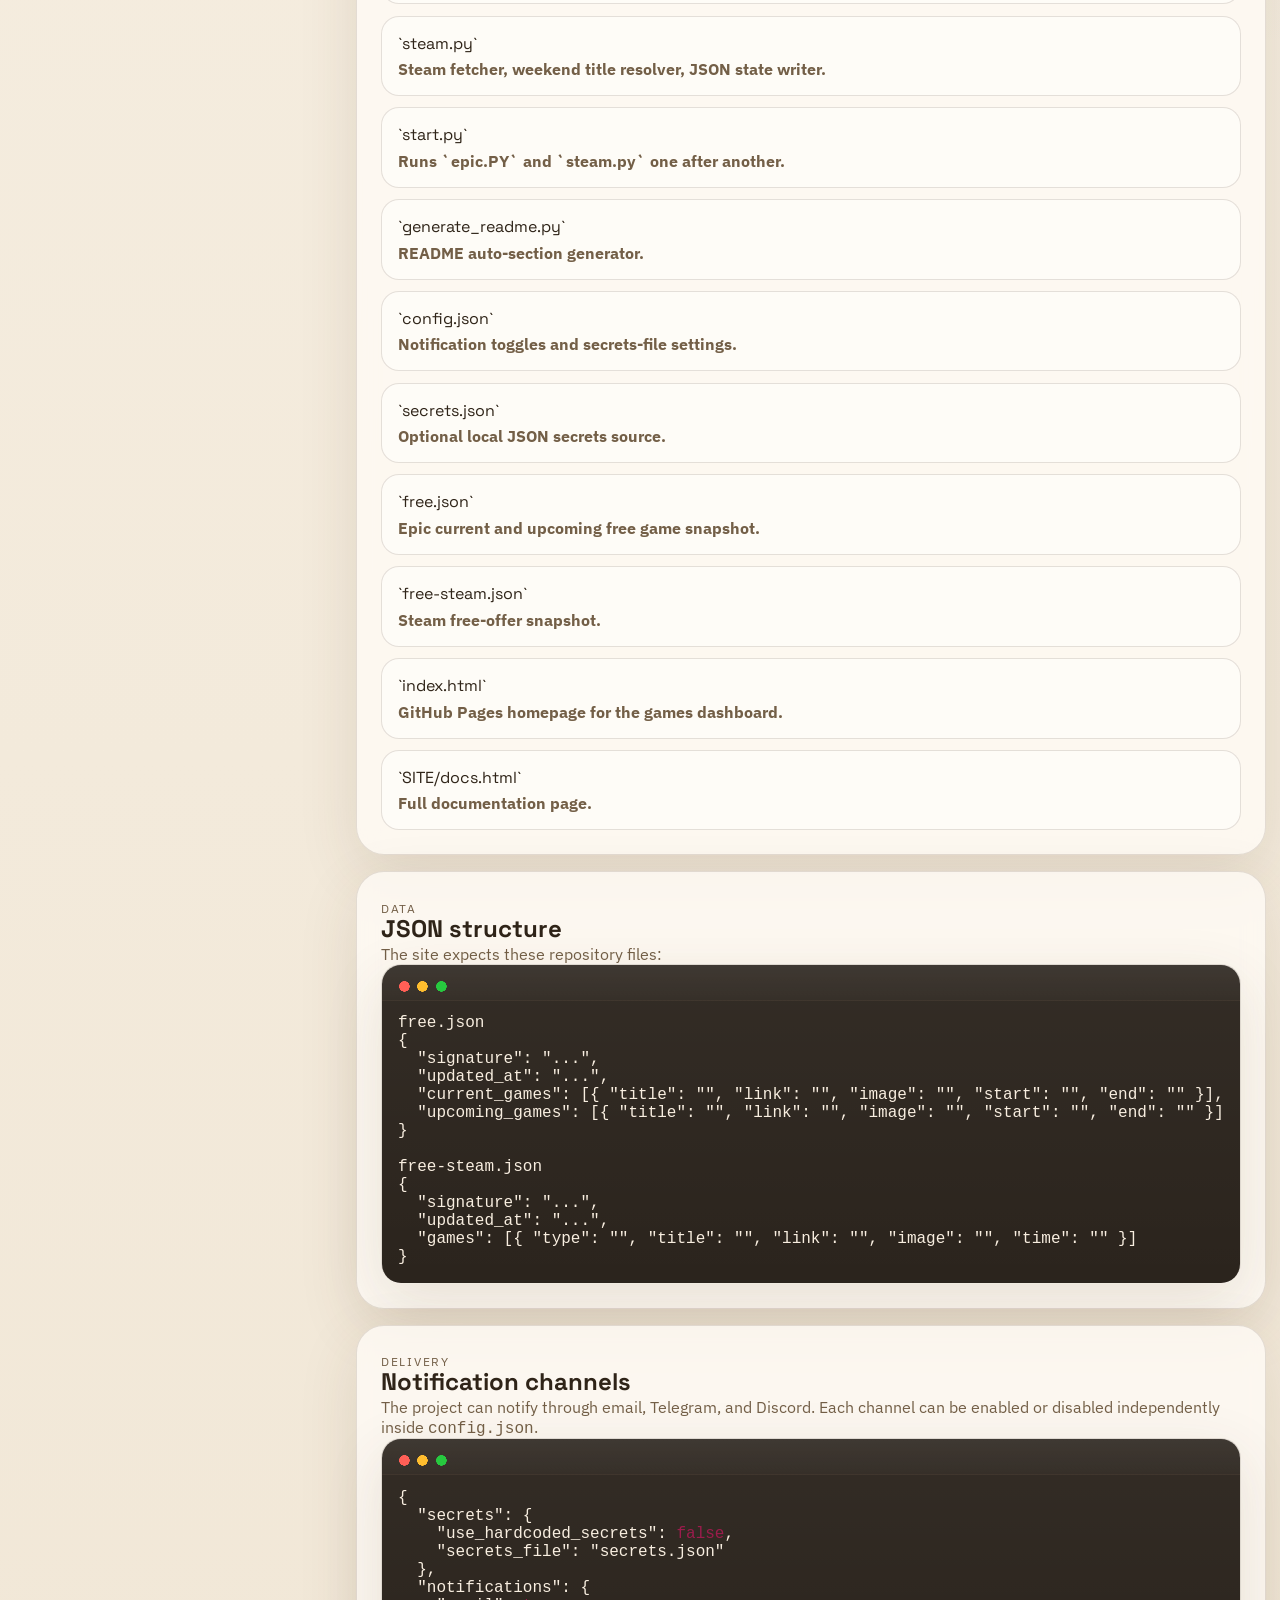
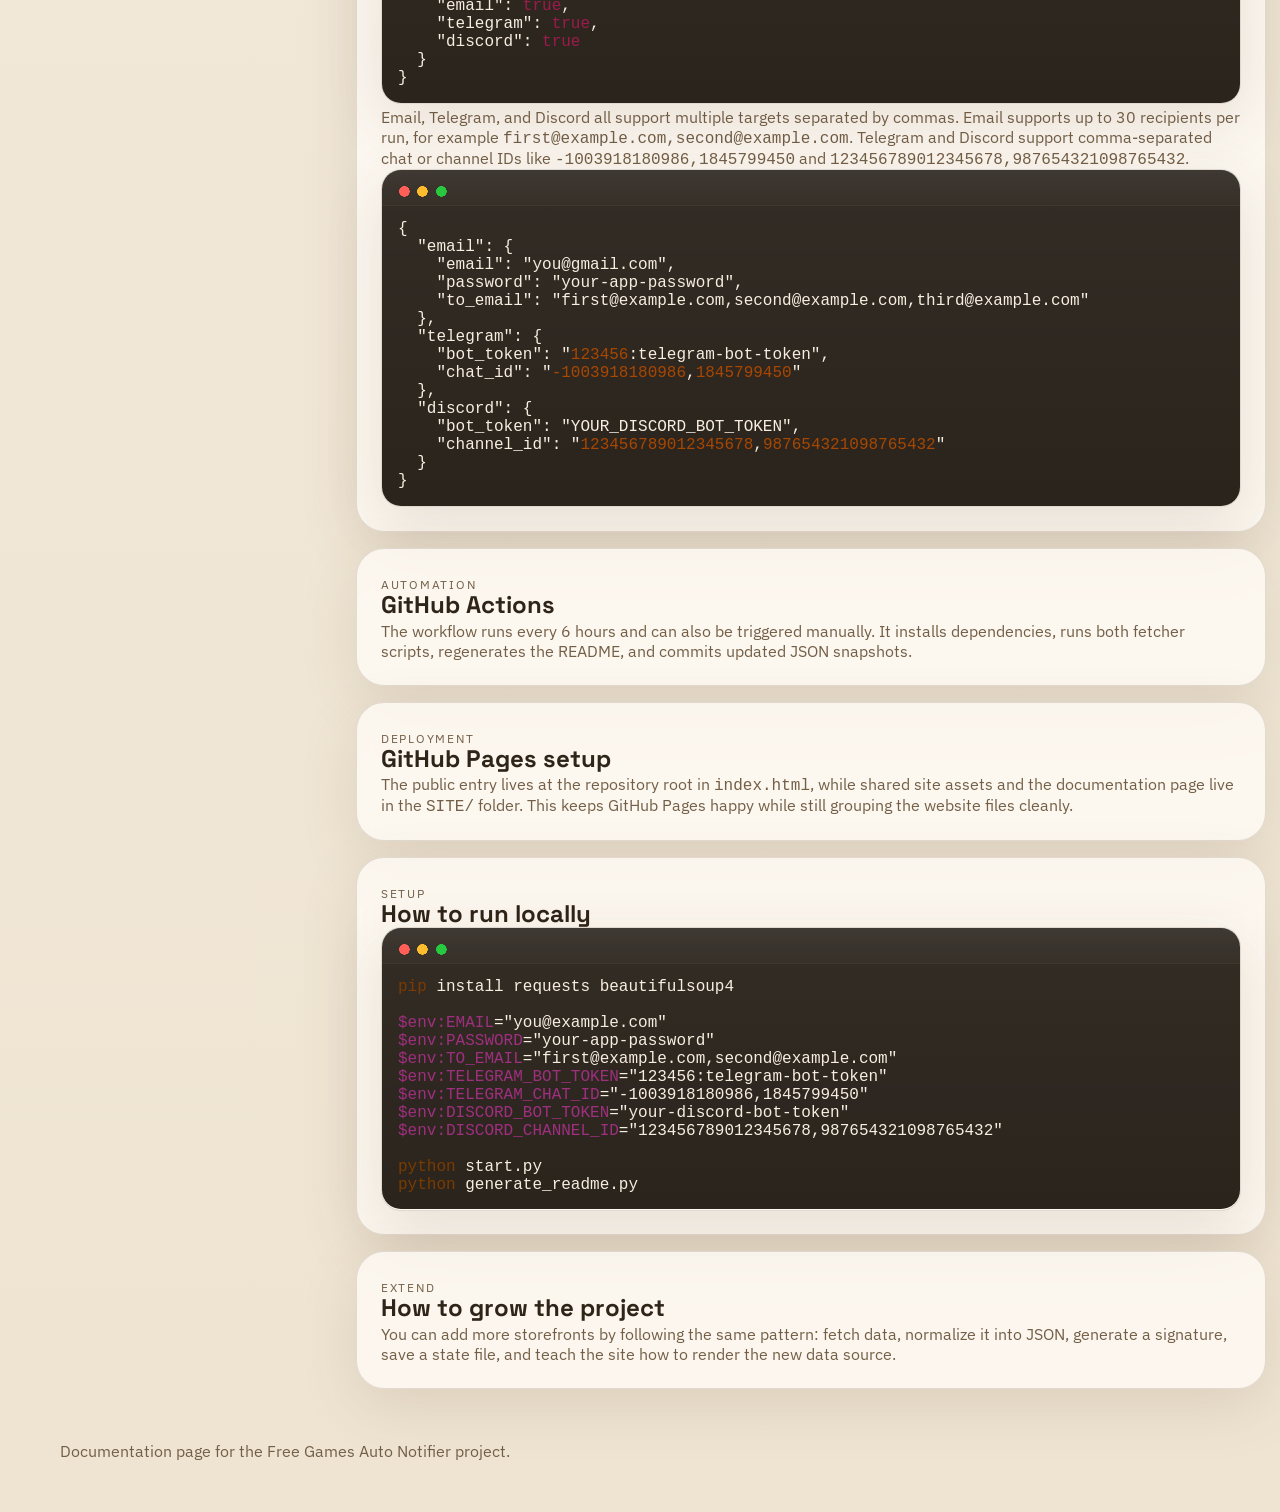
==== commit 4e87a0b1: "multiple mail suport added up to 30" ====
--- a/SITE/docs.html
+++ b/SITE/docs.html
@@ -153,16 +153,17 @@
 }</code></pre>
           </div>
           <p>
-            Telegram and Discord both support multiple targets separated by commas. For example:
-            <code>-1003918180986,1845799450</code> for Telegram chat IDs or
-            <code>123456789012345678,987654321098765432</code> for Discord channel IDs.
+            Email, Telegram, and Discord all support multiple targets separated by commas. Email supports up to
+            30 recipients per run, for example <code>first@example.com,second@example.com</code>. Telegram and
+            Discord support comma-separated chat or channel IDs like <code>-1003918180986,1845799450</code> and
+            <code>123456789012345678,987654321098765432</code>.
           </p>
           <div class="code-card">
             <pre class="code-window"><code class="language-json">{
   "email": {
     "email": "you@gmail.com",
     "password": "your-app-password",
-    "to_email": "recipient@example.com"
+    "to_email": "first@example.com,second@example.com,third@example.com"
   },
   "telegram": {
     "bot_token": "123456:telegram-bot-token",
@@ -203,7 +204,7 @@
 
 $env:EMAIL="you@example.com"
 $env:PASSWORD="your-app-password"
-$env:TO_EMAIL="recipient@example.com"
+$env:TO_EMAIL="first@example.com,second@example.com"
 $env:TELEGRAM_BOT_TOKEN="123456:telegram-bot-token"
 $env:TELEGRAM_CHAT_ID="-1003918180986,1845799450"
 $env:DISCORD_BOT_TOKEN="your-discord-bot-token"
